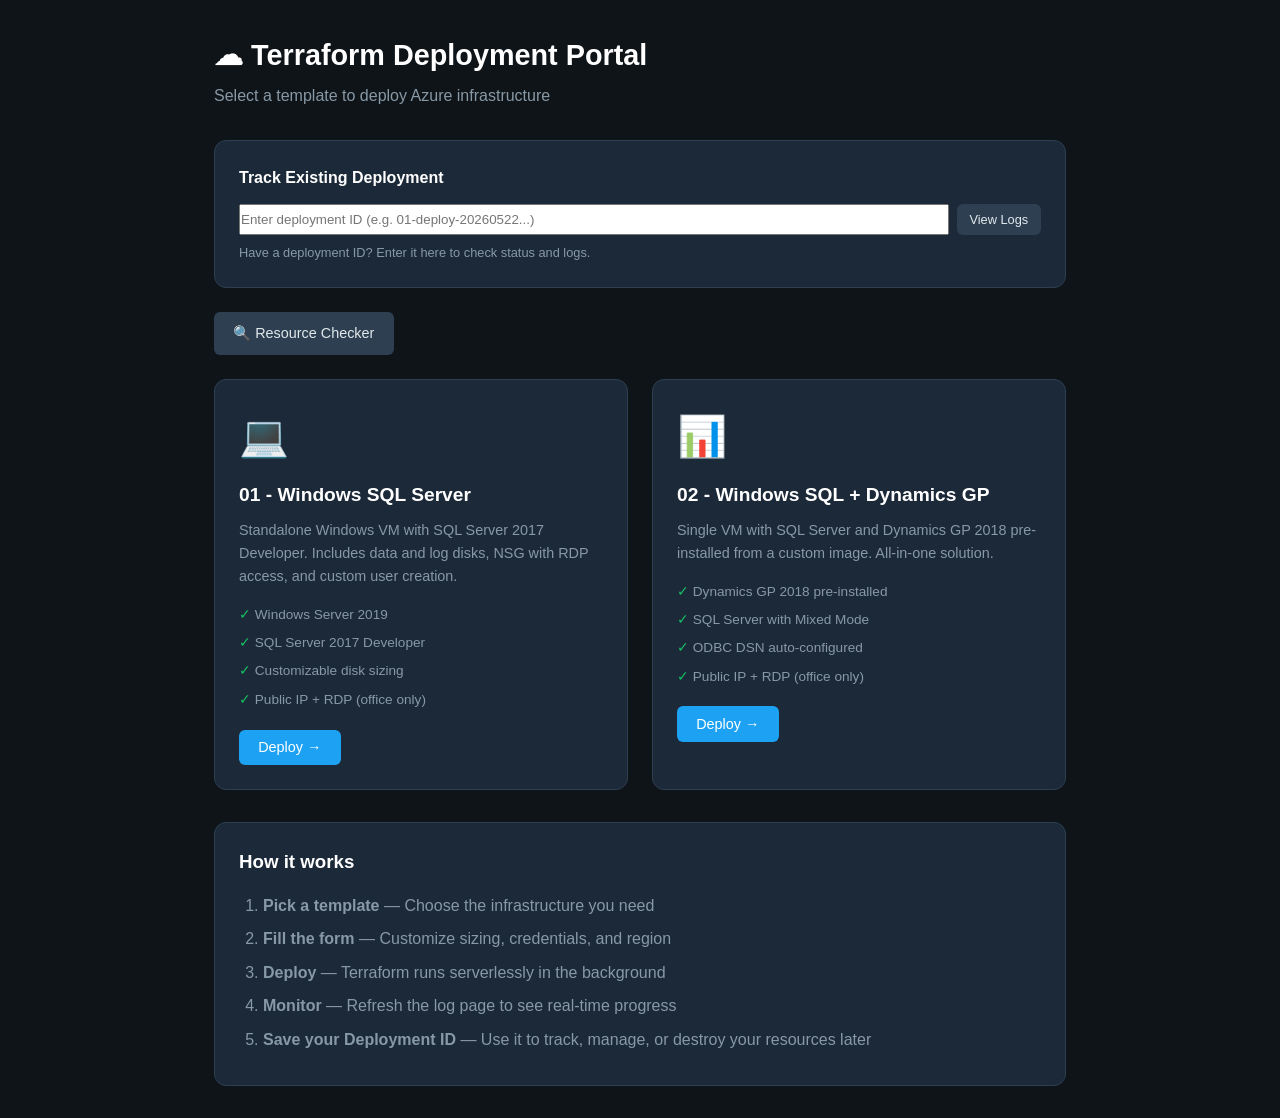
==== portal/frontend/form.html @ 3b2f58cd "init" ====
<!DOCTYPE html>
<html lang="en">
<head>
    <meta charset="UTF-8">
    <meta name="viewport" content="width=device-width, initial-scale=1.0">
    <title>Configure Deployment</title>
    <link rel="stylesheet" href="style.css">
</head>
<body>
    <div class="container">
        <header>
            <a href="index.html" class="back-link">&larr; Back to templates</a>
            <h1 id="template-title">Configure Deployment</h1>
            <p class="subtitle" id="template-desc"></p>
        </header>

        <form id="deploy-form" class="deploy-form">
            <div id="form-fields">
                <!-- Dynamically generated -->
            </div>

            <div class="form-actions">
                <button type="submit" class="btn btn-primary">&#9889; Deploy Now</button>
                <button type="button" class="btn btn-secondary" onclick="window.location='index.html'">Cancel</button>
            </div>
        </form>

        <div id="deploy-status" class="status-box" style="display:none;">
            <h3>Deployment Started</h3>
            <p>Deployment ID: <code id="deploy-id"></code></p>
            <p class="deploy-id-hint">&#128204; Save this ID! You can use it to track your resources on the <a href="resources.html">Resource Checker</a> page.</p>
            <a id="log-link" href="#" class="btn">View Logs &rarr;</a>
        </div>
    </div>

    <script src="app.js"></script>
    <script>
        document.addEventListener('DOMContentLoaded', () => {
            const params = new URLSearchParams(window.location.search);
            const templateId = params.get('template');
            if (templateId) {
                loadForm(templateId);
            } else {
                window.location = 'index.html';
            }
        });
    </script>
</body>
</html>
---- portal/frontend/style.css ----
* {
    margin: 0;
    padding: 0;
    box-sizing: border-box;
}

body {
    font-family: -apple-system, BlinkMacSystemFont, 'Segoe UI', Roboto, sans-serif;
    background: #0f1419;
    color: #e1e8ed;
    min-height: 100vh;
    line-height: 1.6;
}

.container {
    max-width: 900px;
    margin: 0 auto;
    padding: 2rem 1.5rem;
}

header {
    margin-bottom: 2rem;
}

h1 {
    font-size: 1.8rem;
    color: #fff;
    margin-bottom: 0.3rem;
}

.subtitle {
    color: #8899a6;
    font-size: 1rem;
}

.back-link {
    color: #1da1f2;
    text-decoration: none;
    font-size: 0.9rem;
    display: inline-block;
    margin-bottom: 1rem;
}

.back-link:hover {
    text-decoration: underline;
}

/* Template Cards */
.templates {
    display: grid;
    grid-template-columns: repeat(auto-fit, minmax(350px, 1fr));
    gap: 1.5rem;
    margin-bottom: 2rem;
}

.template-card {
    background: #1c2938;
    border: 1px solid #2d3f50;
    border-radius: 12px;
    padding: 1.5rem;
    cursor: pointer;
    transition: border-color 0.2s, transform 0.2s;
}

.template-card:hover {
    border-color: #1da1f2;
    transform: translateY(-2px);
}

.template-icon {
    font-size: 2.5rem;
    margin-bottom: 0.8rem;
}

.template-card h2 {
    font-size: 1.2rem;
    color: #fff;
    margin-bottom: 0.5rem;
}

.template-card p {
    color: #8899a6;
    font-size: 0.9rem;
    margin-bottom: 0.8rem;
}

.template-card ul {
    list-style: none;
    margin-bottom: 1rem;
}

.template-card ul li {
    color: #8899a6;
    font-size: 0.85rem;
    padding: 0.2rem 0;
}

.template-card ul li::before {
    content: "✓ ";
    color: #17bf63;
}

/* Buttons */
.btn {
    display: inline-block;
    padding: 0.6rem 1.2rem;
    border-radius: 6px;
    border: none;
    font-size: 0.9rem;
    cursor: pointer;
    text-decoration: none;
    font-weight: 500;
    transition: background 0.2s;
}

.btn-primary, .template-card .btn {
    background: #1da1f2;
    color: #fff;
}

.btn-primary:hover, .template-card .btn:hover {
    background: #1a91da;
}

.btn-secondary {
    background: #2d3f50;
    color: #e1e8ed;
}

.btn-secondary:hover {
    background: #3d5166;
}

/* Guide */
.guide {
    background: #1c2938;
    border-radius: 12px;
    padding: 1.5rem;
    border: 1px solid #2d3f50;
}

.guide h3 {
    color: #fff;
    margin-bottom: 1rem;
}

.guide ol {
    padding-left: 1.5rem;
}

.guide ol li {
    color: #8899a6;
    margin-bottom: 0.5rem;
}

/* Form */
.deploy-form {
    background: #1c2938;
    border: 1px solid #2d3f50;
    border-radius: 12px;
    padding: 2rem;
}

.form-group {
    margin-bottom: 1.2rem;
}

.form-group label {
    display: block;
    color: #8899a6;
    font-size: 0.85rem;
    margin-bottom: 0.3rem;
    font-weight: 500;
}

.form-group input,
.form-group select {
    width: 100%;
    padding: 0.6rem 0.8rem;
    background: #0f1419;
    border: 1px solid #2d3f50;
    border-radius: 6px;
    color: #e1e8ed;
    font-size: 0.9rem;
}

.form-group input:focus,
.form-group select:focus {
    outline: none;
    border-color: #1da1f2;
}

.form-actions {
    margin-top: 1.5rem;
    display: flex;
    gap: 1rem;
}

/* Status */
.status-box {
    background: #1c2938;
    border: 1px solid #17bf63;
    border-radius: 12px;
    padding: 1.5rem;
    margin-top: 1.5rem;
}

.status-box h3 {
    color: #17bf63;
    margin-bottom: 0.5rem;
}

.status-box code {
    background: #0f1419;
    padding: 0.2rem 0.5rem;
    border-radius: 4px;
    font-size: 0.85rem;
}

/* Logs */
.log-header {
    display: flex;
    justify-content: space-between;
    align-items: flex-start;
    background: #1c2938;
    border: 1px solid #2d3f50;
    border-radius: 12px;
    padding: 1.5rem;
    margin-bottom: 1rem;
}

.log-meta p {
    color: #8899a6;
    font-size: 0.85rem;
    margin-bottom: 0.3rem;
}

.badge {
    display: inline-block;
    padding: 0.15rem 0.5rem;
    border-radius: 4px;
    font-size: 0.8rem;
    font-weight: 600;
    text-transform: uppercase;
}

.badge-running { background: #1da1f2; color: #fff; }
.badge-completed { background: #17bf63; color: #fff; }
.badge-failed { background: #e0245e; color: #fff; }
.badge-queued { background: #794bc4; color: #fff; }
.badge-timeout { background: #f45d22; color: #fff; }

.refresh-notice {
    background: #1c2938;
    border: 1px solid #2d3f50;
    border-radius: 8px;
    padding: 0.8rem 1.2rem;
    margin-bottom: 1rem;
    font-size: 0.85rem;
    color: #8899a6;
}

.log-output {
    background: #0a0e13;
    border: 1px solid #2d3f50;
    border-radius: 12px;
    padding: 1.5rem;
    font-family: 'Cascadia Code', 'Fira Code', monospace;
    font-size: 0.8rem;
    line-height: 1.8;
    max-height: 500px;
    overflow-y: auto;
    white-space: pre-wrap;
    word-break: break-all;
}

.log-placeholder {
    color: #8899a6;
    font-style: italic;
}

.log-line {
    color: #8899a6;
    border-bottom: 1px solid #1c2938;
    padding: 0.2rem 0;
}

.log-line.error {
    color: #e0245e;
}

.log-line.success {
    color: #17bf63;
}

/* Outputs table */
.outputs-table {
    width: 100%;
    border-collapse: collapse;
    margin-top: 1rem;
    background: #1c2938;
    border-radius: 8px;
    overflow: hidden;
}

.outputs-table th,
.outputs-table td {
    padding: 0.7rem 1rem;
    text-align: left;
    border-bottom: 1px solid #2d3f50;
    font-size: 0.85rem;
}

.outputs-table th {
    background: #0f1419;
    color: #8899a6;
    font-weight: 600;
}

.outputs-table td {
    color: #e1e8ed;
}

#outputs-section {
    margin-top: 1.5rem;
}

#outputs-section h3 {
    color: #17bf63;
    margin-bottom: 0.5rem;
}

/* Subscription Check */
.subs-check-section {
    border-bottom: 1px solid #2d3f50;
    padding-bottom: 1.2rem;
    margin-bottom: 1.2rem;
}

.input-with-button {
    display: flex;
    gap: 0.5rem;
}

.input-with-button input {
    flex: 1;
}

.btn-sm {
    padding: 0.5rem 0.8rem;
    font-size: 0.8rem;
    white-space: nowrap;
}

.subs-status {
    margin-top: 0.5rem;
    font-size: 0.85rem;
}

.status-ok {
    color: #17bf63;
}

.status-error {
    color: #e0245e;
}

.status-warning {
    color: #f5a623;
}

.status-checking {
    color: #1da1f2;
}

.status-help {
    background: #0f1419;
    border: 1px solid #2d3f50;
    border-radius: 8px;
    padding: 1rem;
    margin-top: 0.5rem;
    font-size: 0.8rem;
    color: #8899a6;
}

.status-help p {
    margin-bottom: 0.5rem;
}

.status-help ol {
    padding-left: 1.2rem;
    margin-bottom: 0.5rem;
}

.status-help ol li {
    margin-bottom: 0.3rem;
}

.status-help code {
    background: #1c2938;
    padding: 0.1rem 0.4rem;
    border-radius: 3px;
    font-size: 0.75rem;
}

/* Disk Pricing */
.disk-price {
    margin-top: 0.3rem;
    font-size: 0.8rem;
    color: #f5a623;
    font-weight: 500;
}

/* Destroy button */
.btn-danger {
    background: #e0245e;
    color: #fff;
}

.btn-danger:hover {
    background: #c01e50;
}

.log-actions {
    display: flex;
    flex-direction: column;
    gap: 0.5rem;
}

/* Search Section */
.search-section {
    background: #1c2938;
    border: 1px solid #2d3f50;
    border-radius: 12px;
    padding: 1.5rem;
    margin-bottom: 1.5rem;
}

.search-section h3 {
    color: #fff;
    margin-bottom: 0.8rem;
    font-size: 1rem;
}

.search-hint {
    color: #8899a6;
    font-size: 0.8rem;
    margin-top: 0.5rem;
}

.nav-links {
    margin-bottom: 1.5rem;
    display: flex;
    gap: 0.8rem;
}

/* Deploy ID Notice */
.deploy-id-notice {
    background: #1c2938;
    border: 1px solid #1da1f2;
    border-radius: 8px;
    padding: 0.8rem 1.2rem;
    margin-bottom: 1rem;
    font-size: 0.85rem;
    color: #8899a6;
}

.deploy-id-notice a {
    color: #1da1f2;
    text-decoration: none;
}

.deploy-id-notice a:hover {
    text-decoration: underline;
}

.deploy-id-hint {
    color: #8899a6;
    font-size: 0.85rem;
    margin-top: 0.5rem;
}

.deploy-id-hint a {
    color: #1da1f2;
    text-decoration: none;
}

/* Log Toggle */
.log-toggle {
    background: #1c2938;
    border: 1px solid #2d3f50;
    border-radius: 8px;
    padding: 0.8rem 1.2rem;
    margin-bottom: 0.5rem;
    cursor: pointer;
    color: #e1e8ed;
    font-size: 0.9rem;
    transition: background 0.2s;
}

.log-toggle:hover {
    background: #2d3f50;
}

.log-toggle-hint {
    color: #8899a6;
    font-size: 0.8rem;
    font-weight: normal;
}

.log-line.section-header {
    color: #1da1f2;
    font-weight: 600;
    margin-top: 0.3rem;
}

/* Resource Checker */
.checker-form {
    background: #1c2938;
    border: 1px solid #2d3f50;
    border-radius: 12px;
    padding: 1.5rem;
    margin-bottom: 1.5rem;
}

.form-hint {
    color: #8899a6;
    font-size: 0.8rem;
    margin-top: 0.4rem;
}

.checker-summary {
    background: #1c2938;
    border: 1px solid #2d3f50;
    border-radius: 12px;
    padding: 1.5rem;
    margin-bottom: 1rem;
}

.checker-info p {
    color: #8899a6;
    font-size: 0.85rem;
    margin-bottom: 0.3rem;
}

.checker-info strong {
    color: #e1e8ed;
}

.checker-disclaimer {
    margin-top: 1rem;
    padding-top: 1rem;
    border-top: 1px solid #2d3f50;
    font-size: 0.8rem;
    color: #8899a6;
}

.checker-disclaimer p {
    margin: 0;
}

.checker-actions {
    display: flex;
    gap: 1rem;
    margin-top: 1rem;
    align-items: center;
}

#checker-resources h3,
#checker-outputs h3 {
    color: #fff;
    margin-bottom: 0.8rem;
    font-size: 1rem;
}

#checker-resources,
#checker-outputs {
    margin-bottom: 1rem;
}
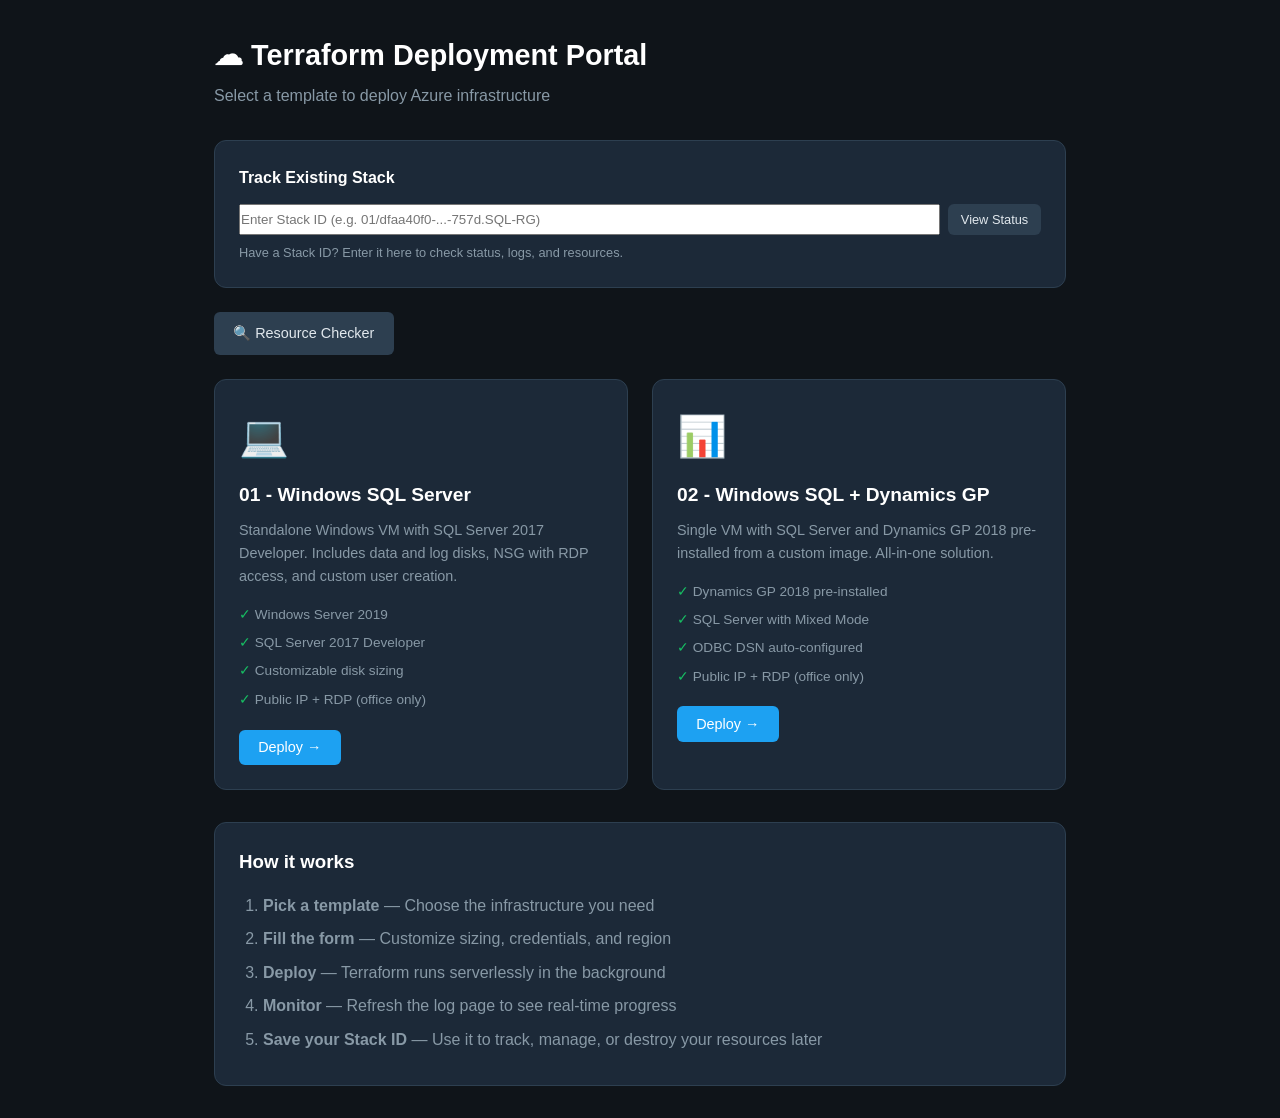
==== commit 756e681e: "asd" ====
--- a/portal/frontend/form.html
+++ b/portal/frontend/form.html
@@ -27,8 +27,8 @@
 
         <div id="deploy-status" class="status-box" style="display:none;">
             <h3>Deployment Started</h3>
-            <p>Deployment ID: <code id="deploy-id"></code></p>
-            <p class="deploy-id-hint">&#128204; Save this ID! You can use it to track your resources on the <a href="resources.html">Resource Checker</a> page.</p>
+            <p>Stack ID: <code id="deploy-id"></code></p>
+            <p class="deploy-id-hint">&#128204; Save this Stack ID! It stays the same for this resource group. Use it to track, update, or destroy your resources on the <a href="resources.html">Resource Checker</a> page.</p>
             <a id="log-link" href="#" class="btn">View Logs &rarr;</a>
         </div>
     </div>
--- a/portal/frontend/style.css
+++ b/portal/frontend/style.css
@@ -246,9 +246,12 @@
 
 .badge-running { background: #1da1f2; color: #fff; }
 .badge-completed { background: #17bf63; color: #fff; }
+.badge-deployed { background: #17bf63; color: #fff; }
+.badge-destroyed { background: #794bc4; color: #fff; }
 .badge-failed { background: #e0245e; color: #fff; }
 .badge-queued { background: #794bc4; color: #fff; }
 .badge-timeout { background: #f45d22; color: #fff; }
+.badge-starting { background: #1da1f2; color: #fff; }
 
 .refresh-notice {
     background: #1c2938;
